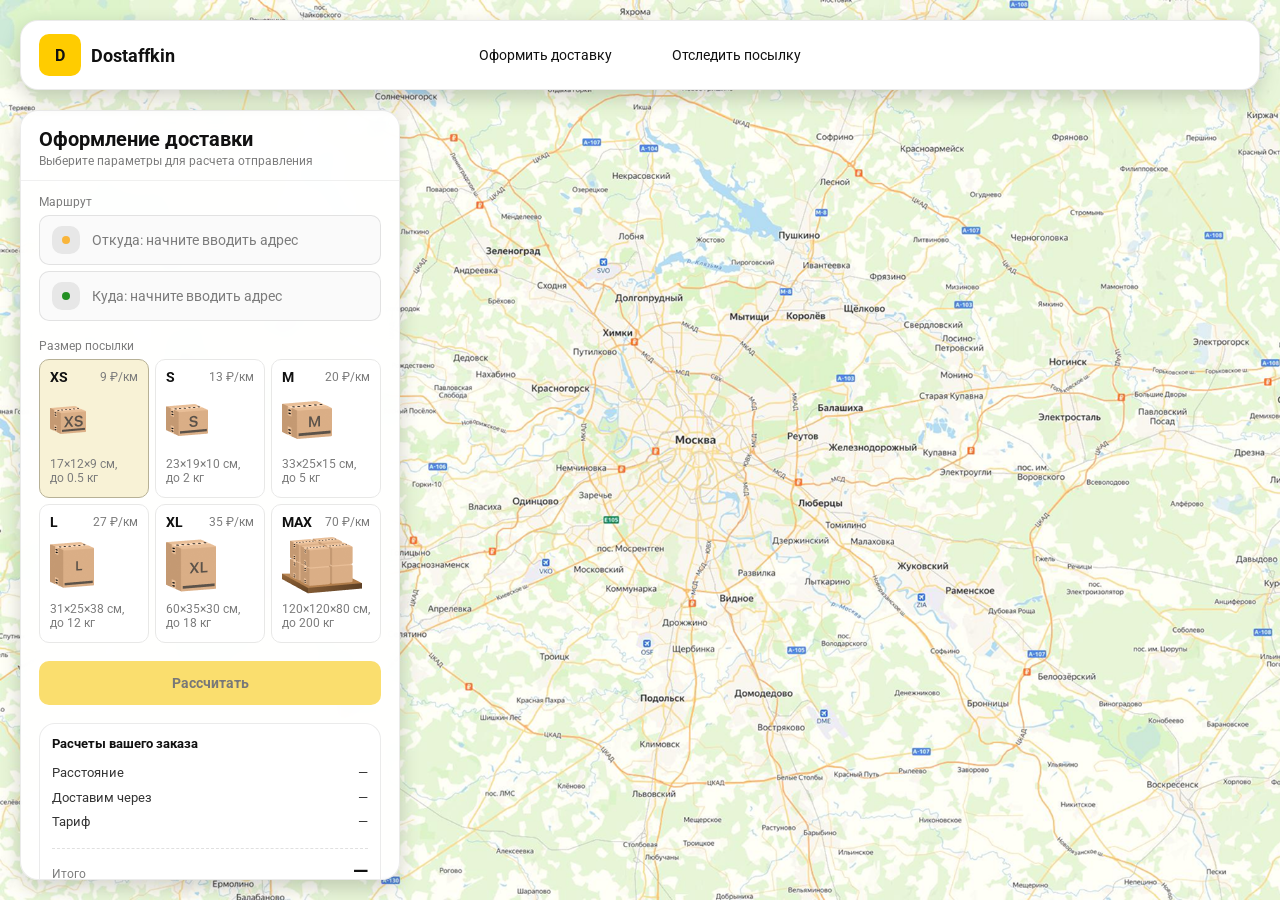
==== order.html @ 71912d42 "lesson 3" ====
<!doctype html>
<html lang="ru">
<head>
    <meta charset="utf-8"/>
    <meta name="viewport" content="width=device-width,initial-scale=1,maximum-scale=1,user-scalable=0"/>
    <title>Оформление доставки</title>

    <link rel="stylesheet" href="styles/base.css"/>
    <link rel="stylesheet" href="styles/base_adaptive.css"/>

    <link rel="stylesheet" href="styles/order.css"/>
    <link rel="stylesheet" href="styles/order_adaptive.css"/>
</head>
<body>
<div id="map"></div>

<header class="header">
    <a class="header-brand" href=./index.html>
        <div class="header-logo">D</div>
        <div class="header-title">Dostaffkin</div>
    </a>

    <nav class="header-menu">
        <a class="header-link" href=./track.html>Оформить <span>доставку</span></a>
        <a class="header-link" href=./order.html>Отследить <span>посылку</span></a>
    </nav>
</header>

<aside class="main" id="sidebar">
    <div class="main-header">
        <div class="main-title">Оформление доставки</div>
        <div class="main-text">Выберите параметры для расчета отправления</div>
    </div>

    <div class="main-content">
        <div class="main-route">
            <div class="main-block-title">Маршрут</div>
            <div class="main-fields">
                <div class="main-field" id="fromField">
                    <div class="main-pin"></div>
                    <input id="from" placeholder="Откуда: начните вводить адрес" autocomplete="off"/>
                    <div class="main-ac" id="fromAc" role="listbox" aria-label="Подсказки адресов"></div>
                </div>

                <div class="main-field" id="toField">
                    <div class="main-pin"></div>
                    <input id="to" placeholder="Куда: начните вводить адрес" autocomplete="off"/>
                    <div class="main-ac" id="toAc" role="listbox" aria-label="Подсказки адресов"></div>
                </div>
            </div>
        </div>

        <div class="main-package">
            <div class="main-block-title">Размер посылки</div>

            <div class="main-sizes">
                <div class="main-size-card is-active" data-value="xs">
                    <div class="main-size-top">
                        <div class="main-size-label">XS</div>
                        <div class="main-size-rate">9 ₽/км</div>
                    </div>
                    <div class="main-size-media">
                        <img src="images/sizes/xs.png" alt="Короб XS"/>
                    </div>
                    <div class="main-size-description">17×12×9 см,<br>до 0.5 кг</div>
                </div>

                <div class="main-size-card" data-value="s">
                    <div class="main-size-top">
                        <div class="main-size-label">S</div>
                        <div class="main-size-rate">13 ₽/км</div>
                    </div>
                    <div class="main-size-media">
                        <img src="images/sizes/s.png" alt="Короб S"/>
                    </div>
                    <div class="main-size-description">23×19×10 см,<br>до 2 кг</div>
                </div>

                <div class="main-size-card" data-value="m">
                    <div class="main-size-top">
                        <div class="main-size-label">M</div>
                        <div class="main-size-rate">20 ₽/км</div>
                    </div>
                    <div class="main-size-media">
                        <img src="images/sizes/m.png" alt="Короб M"/>
                    </div>
                    <div class="main-size-description">33×25×15 см,<br>до 5 кг</div>
                </div>

                <div class="main-size-card" data-value="l">
                    <div class="main-size-top">
                        <div class="main-size-label">L</div>
                        <div class="main-size-rate">27 ₽/км</div>
                    </div>
                    <div class="main-size-media">
                        <img src="images/sizes/l.png" alt="Короб L"/>
                    </div>
                    <div class="main-size-description">31×25×38 см,<br>до 12 кг</div>
                </div>

                <div class="main-size-card" data-value="xl">
                    <div class="main-size-top">
                        <div class="main-size-label">XL</div>
                        <div class="main-size-rate">35 ₽/км</div>
                    </div>
                    <div class="main-size-media">
                        <img src="images/sizes/xl.png" alt="Короб XL"/>
                    </div>
                    <div class="main-size-description">60×35×30 см,<br>до 18 кг</div>
                </div>

                <div class="main-size-card" data-value="max">
                    <div class="main-size-top">
                        <div class="main-size-label">MAX</div>
                        <div class="main-size-rate">70 ₽/км</div>
                    </div>
                    <div class="main-size-media main-size-media-palleta">
                        <img src="images/sizes/max.png" alt="Паллета"/>
                    </div>
                    <div class="main-size-description">120×120×80 см,<br>до 200 кг</div>
                </div>
            </div>
        </div>

        <div class="main-calculate-block">
            <button id="calc" class="button calculate-button" type="button" disabled>Рассчитать</button>
        </div>

        <div class="main-result" id="result">
            <div class="main-result-title">Расчеты вашего заказа</div>
            <div class="main-result-lines">
                <div class="main-result-line"><span>Расстояние</span><span id="distanceValue">—</span></div>
                <div class="main-result-line"><span>Доставим через</span><span id="durationValue">—</span></div>
                <div class="main-result-line"><span>Тариф</span><span id="rateValue">—</span></div>
            </div>
            <div class="main-price">
                <div class="main-price-label">Итого</div>
                <div class="main-price-value" id="totalValue">—</div>
            </div>
        </div>

        <div class="main-order-box">
            <div class="main-order-form" id="orderForm">
                <div class="main-order-title">Оформление доставки</div>
                <div class="main-block-info-row">
                    <div class="main-block-title">Контакты</div>
                    <div class="order-fields">
                        <div class="main-field">
                            <input id="customerName" placeholder="Ваше имя" autocomplete="off"/>
                        </div>
                        <div class="main-field">
                            <input id="customerPhone" placeholder="Ваш телефон" autocomplete="off" inputmode="tel"/>
                        </div>
                    </div>
                </div>
                <div class="main-block-info-row extra-info">
                    <div class="main-block-title">Дополнительная информация</div>
                    <div class="main-field textarea">
                        <textarea id="comment" placeholder="Детали доставки и комментарии"></textarea>
                    </div>
                </div>
                <button id="submit" class="button main-submit-request" type="button" disabled>Отправить
                    заявку
                </button>
            </div>

            <div class="main-order-success" id="orderSuccess">
                <div class="main-success-icon">✓</div>
                <div class="main-success-title">Заявка отправлена!</div>
                <div class="main-success-title">Номер отправления – <span id="orderId"></span></div>
                <div class="main-success-subtitle">Мы скоро свяжемся с вами</div>
            </div>
        </div>
    </div>
</aside>
</body>
</html>
---- styles/base.css ----
*, *::before, *::after {
    box-sizing: border-box;
}

@font-face {
    font-family: "Roboto";
    src: url("../fonts/Roboto-Regular.ttf");
    font-weight: normal;
}

@font-face {
    font-family: "Roboto";
    src: url("../fonts/Roboto-Bold.ttf");
    font-weight: bold;
}

@font-face {
    font-family: "Roboto";
    src: url("../fonts/Roboto-Medium.ttf");
    font-weight: 500;
}

html, body {
    margin: 0;
    color: #111111;
    font-family: "Roboto", sans-serif;
}

body {
    background: #FDFDFD;
}

.header {
    border-radius: 18px;
    box-shadow: 0 7px 20px 0 #0000002E;
    backdrop-filter: blur(10px);
    background: #ffffff;
    left: 20px;
    border: 1px solid rgba(0, 0, 0, 0.08);
    position: fixed;
    right: 20px;
    top: 20px;
    padding: 14px 18px;
    height: 70px;
    display: flex;
    align-items: center;
    z-index: 6;
}

.header-brand {
    display: flex;
    align-items: center;
    text-decoration: none;
    gap: 10px;
}

.header-logo {
    width: 42px;
    height: 42px;
    border-radius: 10px;
    background: #FFCC00;
    display: grid;
    place-items: center;
    font-weight: bold;
    color: #111;
}

.header-title {
    font-size: 18px;
    font-weight: bold;
    color: #111111;
    text-decoration: none;
}

.header-menu {
    display: flex;
    align-items: center;
    gap: 60px;
    margin: 0;
    position: absolute;
    left: 50%;
    transform: translateX(-50%);
}

.header-link {
    font-size: 14px;
    color: #111111;
    text-decoration: none;
}

.button {
    border: 0;
    outline: none;
    height: 44px;
    border-radius: 10px;
    font-size: 14px;
    font-weight: bold;
    cursor: pointer;
    font-family: inherit;
    transition: transform .08s ease, opacity .12s ease;
    background: #DC6133;
    color: #111111;
    text-align: center;
    text-decoration: none;
}

.button:hover {
    background-color: #E5BC19;
}

.button:disabled {
    cursor: not-allowed;
    background-color: #FADE6E;
    color: #787878;
    transform: none;
}

.button.button-white {
    background: #ffffff;
    border: 1px solid #111111;
}

.button.button-white:hover {
    background: rgb(241 241 241);
}

.main-field {
    display: flex;
    align-items: center;
    margin-top: 6px;
    gap: 10px;
    border: 1px solid #1111111A;
    background: #FAFAFA;
    border-radius: 10px;
    padding: 10px 12px;
    position: relative;
    box-sizing: border-box;
    height: 50px;
}

.main-field.textarea {
    height: auto;
}

.main-pin {
    width: 28px;
    height: 28px;
    border-radius: 10px;
    background: rgba(17, 17, 17, 0.08);
    display: grid;
    place-items: center;
    flex: 0 0 auto;
    position: relative;
}

.main-pin::before {
    content: "";
    width: 8px;
    height: 8px;
    border-radius: 999px;
    background: orange;
    opacity: .75;
    display: block;
}

.main-field:last-child .main-pin::before {
    background: green;
    opacity: .85;
}

input, textarea {
    width: 100%;
    border: 0;
    outline: none;
    background: transparent;
    font-size: 14px;
    color: #111111;
    font-family: inherit;
}

textarea {
    resize: vertical;
    min-height: 72px;
    padding: 2px 0;
}

input::placeholder, textarea::placeholder {
    color: #7C7C7C;
}

.main-field:focus-within {
    border-color: rgba(0, 0, 0, 0.20);
    box-shadow: 0 0 0 4px rgba(255, 204, 0, 0.35);
    background: rgba(255, 255, 255, 0.75);
}
---- styles/base_adaptive.css ----
@media (max-width: 767px) {
    .header {
        left: 10px;
        right: 10px;
        top: 10px;
    }

    .header-link span {
        display: none;
    }

    .header-menu {
        gap: 20px;
        justify-content: flex-start;
        margin: 0 0 0 30px;
        position: static;
        transform: none;
    }
}

@media (max-width: 420px) {
    .header-title {
        display: none;
    }
}

@media (max-width: 374px) {
    .header-menu {
        gap: 10px;
        margin: 0 0 0 10px;
    }
}
---- styles/order.css ----
#map {
    background-image: url("../images/order-bg.png");
    background-size: cover;
    position: fixed;
    inset: 0;
}

.main {
    border-radius: 18px;
    box-shadow: 0 7px 20px 0 #0000002E;
    backdrop-filter: blur(10px);
    background: rgba(255, 255, 255, 0.96);
    left: 20px;
    border: 1px solid rgba(0, 0, 0, 0.08);
    position: fixed;
    top: 110px;
    bottom: 20px;
    width: 380px;
    display: flex;
    flex-direction: column;
    overflow: hidden;
    z-index: 5;
}

.main-header {
    padding: 18px 18px 12px 18px;
    border-bottom: 1px solid rgba(0, 0, 0, 0.06);
    display: flex;
    flex-direction: column;
}

.main-title {
    font-size: 20px;
    line-height: 100%;
    font-weight: bold;
}

.main-text {
    font-size: 12px;
    margin-top: 5px;
    color: #7C7C7C;
}

.main-content {
    padding: 14px 18px 18px 18px;
    overflow: auto;
    scrollbar-width: none;
    display: flex;
    flex-direction: column;
    gap: 18px;
    flex: 1;
}

.main-block-title {
    font-size: 12px;
    color: #7C7C7C;
}

.main-route .main-block-title,
.main-package .main-block-title {
    margin-bottom: 6px;
}

.main-sizes {
    display: grid;
    gap: 6px;
    grid-template-columns: repeat(3, 1fr);
}

.main-size-card {
    border: 1px solid #E8E8E7;
    background: #FFFFFF;
    border-radius: 10px;
    padding: 10px;
    cursor: pointer;
    user-select: none;
    transition: transform .08s ease, border-color .12s ease, background .12s ease;
    min-height: 139px;
}

.main-size-card:hover {
    transform: translateY(-1px);
}

.main-size-card.is-active {
    background-color: #F8F2D6;
    border-color: #B7B196;
}

.main-size-top {
    display: flex;
    align-items: center;
    justify-content: space-between;
}

.main-size-label {
    font-weight: bold;
    font-size: 14px;
    color: #111111;
    line-height: 100%;
}

.main-size-rate {
    font-size: 12px;
    color: #7C7C7C;
    line-height: 100%;
}

.main-size-media {
    margin-top: 8px;
    height: 57px;
}

.main-size-description {
    margin-top: 8px;
    font-size: 12px;
    color: #7C7C7C;
    line-height: 1.2;
}

.calculate-button {
    width: 100%;
}

.main-result {
    border: 1px solid rgba(0, 0, 0, 0.08);
    background: rgba(255, 255, 255, 0.75);
    border-radius: 16px;
    padding: 12px;
    line-height: 1.25;
}

.main-result-title {
    font-weight: bold;
    font-size: 13px;
    color: #111111;
    margin-bottom: 13px;
}

.main-result-lines {
    gap: 8px;
    display: flex;
    flex-direction: column;
}

.main-result-line {
    font-size: 13px;
    color: rgba(17, 17, 17, 0.85);
    display: flex;
    justify-content: space-between;
}

.main-price {
    margin-top: 18px;
    padding-top: 10px;
    border-top: 1px dashed rgba(0, 0, 0, 0.12);
    display: flex;
    align-items: baseline;
    justify-content: space-between;
}

.main-price-label {
    font-size: 12px;
    color: rgba(17, 17, 17, 0.55);
}

.main-price-value {
    font-size: 20px;
    font-weight: bold;
    color: #111111;
    letter-spacing: -0.3px;
}

.main-order-box {
    background: #ffffff;
    border: 1px solid #E8E8E7;
    border-radius: 10px;
    padding: 12px;
}

.main-order-title {
    margin-bottom: 8px;
    font-weight: bold;
    font-size: 14px;
    color: #111111;
}

.main-block-info {
    display: flex;
    flex-direction: column;
    gap: 6px;
}

.order-fields {
    display: grid;
    grid-template-columns: 1fr 1fr;
    column-gap: 10px;
    margin-top: 6px;
}

.main-block-info-row.extra-info {
    display: block;
    margin-top: 13px;
}

.main-submit-request {
    width: 100%;
    margin-top: 6px;
}

.main-order-success {
    display: none;
    text-align: center;
    padding: 22px 12px;
    gap: 12px;
}

.main-order-success.is-visible {
    display: flex;
    flex-direction: column;
    align-items: center;
}

.main-success-icon {
    width: 56px;
    height: 56px;
    border-radius: 50%;
    background: #16a34a;
    color: #ffffff;
    display: grid;
    place-items: center;
    font-size: 30px;
}

.main-success-title {
    font-size: 14px;
    font-weight: bold;
    color: #111111;
}

.main-success-subtitle {
    font-size: 12px;
    color: rgba(17, 17, 17, 0.55);
    line-height: 1.3;
}
---- styles/order_adaptive.css ----
@media (max-width: 767px) {
    .main {
        left: 10px;
        right: 10px;
        top: 50%;
        bottom: 12px;
        width: auto;
        max-width: none;
    }
}

@media (max-width: 420px) {
    .main-sizes {
        grid-template-columns: repeat(2, 1fr);
    }
}
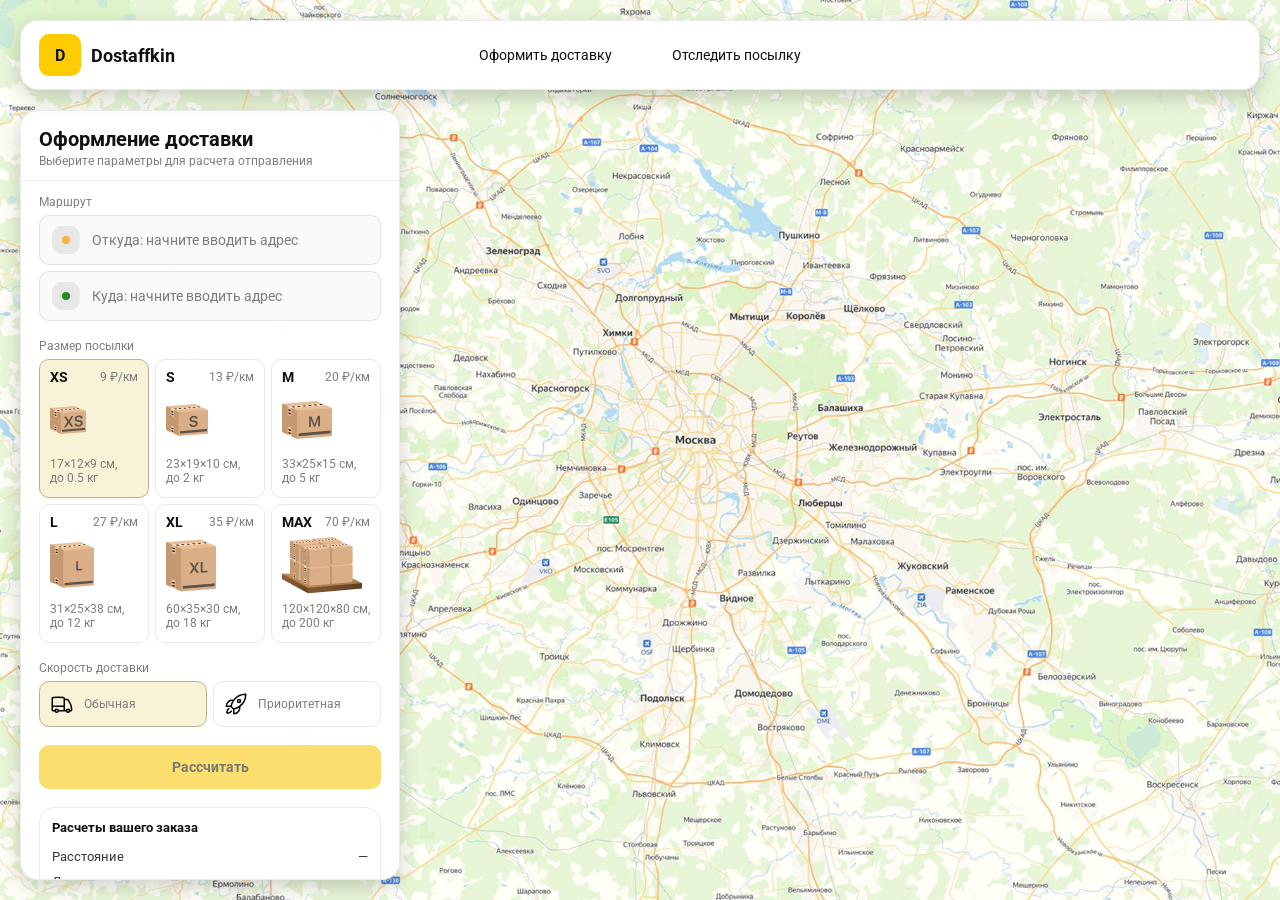
==== commit 5beee00b: "lesson 3 (homework)" ====
--- a/order.html
+++ b/order.html
@@ -122,6 +122,22 @@
             </div>
         </div>
 
+        <div class="main-speed">
+            <div class="main-block-title">Скорость доставки</div>
+
+            <div class="main-speeds">
+                <div class="main-speed-card is-active" data-value="regular">
+                    <img class="main-speed-media" src="images/icons/regular.svg" alt="Regular"/>
+                    <div class="main-speed-description">Обычная</div>
+                </div>
+                <div class="main-speed-card" data-value="fast">
+                    <img class="main-speed-media" src="images/icons/fast.svg" alt="Fast"/>
+                    <div class="main-speed-description">Приоритетная</div>
+                </div>
+
+            </div>
+        </div>
+
         <div class="main-calculate-block">
             <button id="calc" class="button calculate-button" type="button" disabled>Рассчитать</button>
         </div>
--- a/styles/order.css
+++ b/styles/order.css
@@ -244,4 +244,42 @@
     line-height: 1.3;
 }
 
-
+.main-speed .main-block-title {
+    margin-bottom: 6px;
+}
+
+.main-speeds {
+    display: grid;
+    gap: 6px;
+    grid-template-columns: repeat(2, 1fr);
+}
+
+.main-speed-card {
+    border: 1px solid #E8E8E7;
+    background: #FFFFFF;
+    border-radius: 10px;
+    padding: 10px;
+    cursor: pointer;
+    user-select: none;
+    transition: transform .08s ease, border-color .12s ease, background .12s ease;
+    display: flex;
+    align-items: center;
+    gap: 10px;
+}
+
+.main-speed-card:hover {
+    transform: translateY(-1px);
+}
+
+.main-speed-card.is-active {
+    background-color: #F8F2D6;
+    border-color: #B7B196;
+}
+
+.main-speed-description {
+    font-size: 12px;
+    color: #7C7C7C;
+    line-height: 1.2;
+}
+
+
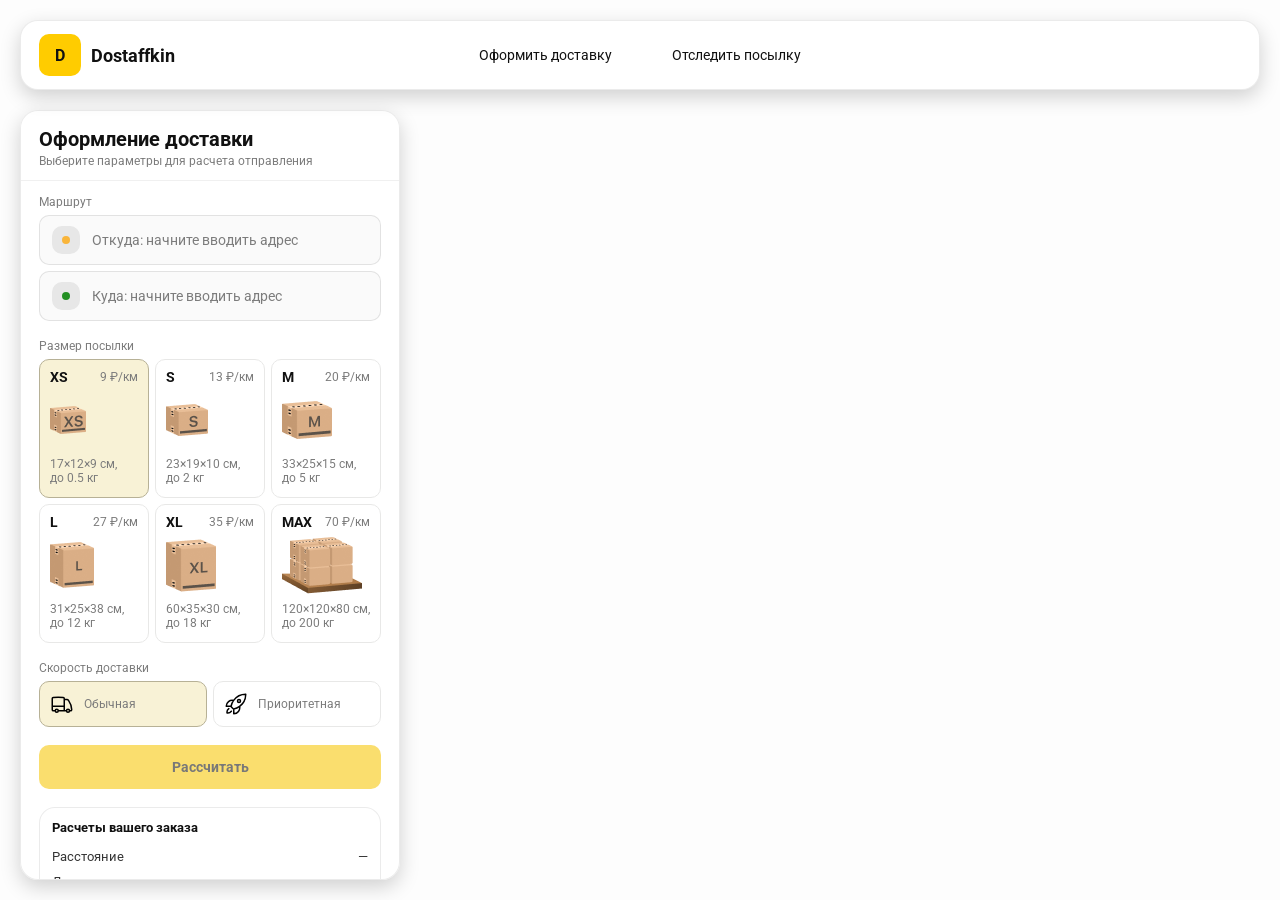
==== commit 94459967: "lesson 4" ====
--- a/order.html
+++ b/order.html
@@ -10,6 +10,9 @@
 
     <link rel="stylesheet" href="styles/order.css"/>
     <link rel="stylesheet" href="styles/order_adaptive.css"/>
+
+    <script src="https://api-maps.yandex.ru/2.1/?lang=ru_RU&apikey=75768796-9408-43f7-b4a1-89ef4636b725&suggest_apikey=881c8e58-06e1-4db7-a7d7-fecbd2960caf"
+            type="text/javascript"></script>
 </head>
 <body>
 <div id="map"></div>
@@ -21,8 +24,8 @@
     </a>
 
     <nav class="header-menu">
-        <a class="header-link" href=./track.html>Оформить <span>доставку</span></a>
-        <a class="header-link" href=./order.html>Отследить <span>посылку</span></a>
+        <a class="header-link" href=./order.html>Оформить <span>доставку</span></a>
+        <a class="header-link" href=./track.html>Отследить <span>посылку</span></a>
     </nav>
 </header>
 
@@ -189,5 +192,7 @@
         </div>
     </div>
 </aside>
+
+<script src="scripts/order.js"></script>
 </body>
 </html>
--- a/styles/order.css
+++ b/styles/order.css
@@ -1,6 +1,4 @@
 #map {
-    background-image: url("../images/order-bg.png");
-    background-size: cover;
     position: fixed;
     inset: 0;
 }
